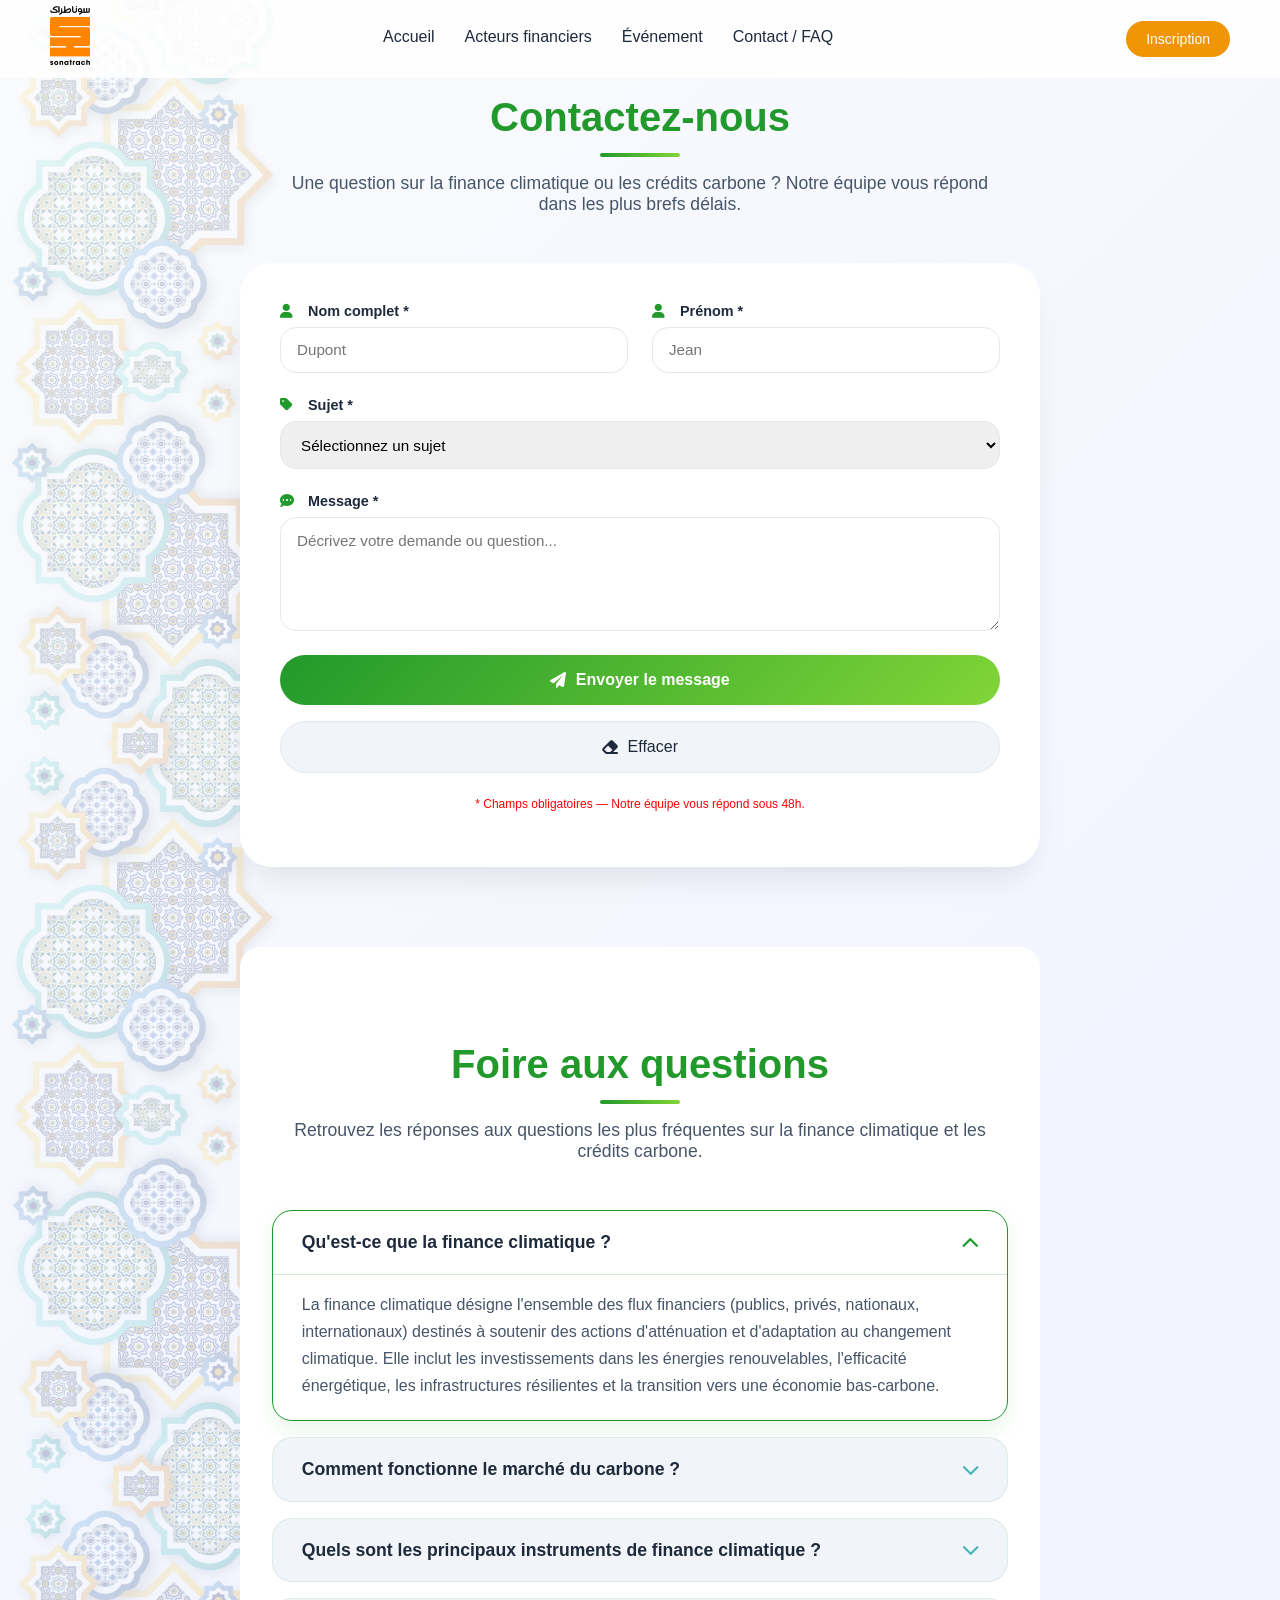
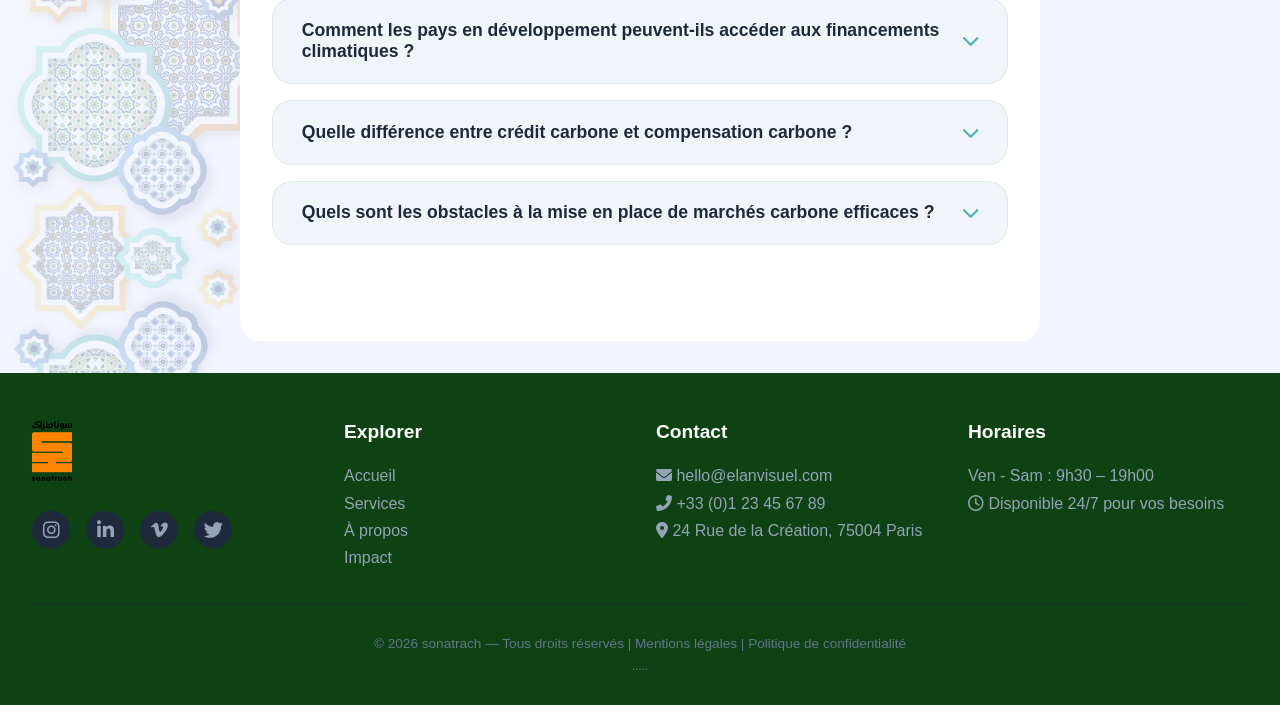
==== F&Q.html @ e50af95a "Add files via upload" ====
<!DOCTYPE html>
<html lang="fr">
<head>
    <meta charset="UTF-8">
    <meta name="viewport" content="width=device-width, initial-scale=1.0">
    <title>Contact & FAQ - Finance Climatique</title>
    <!-- Font Awesome 6 -->
    <link rel="stylesheet" href="https://cdnjs.cloudflare.com/ajax/libs/font-awesome/6.0.0-beta3/css/all.min.css">
    <!-- Lien vers le CSS externe -->
    <link rel="stylesheet" href="F&Q.css">
</head>
<body>
<!-- BARRE DE NAVIGATION (nav bar) -->
<nav class="navbar">
  
    
    <div class="logo"><a href="index.html">
         <img src="/image/sonatrach.png" alt="SONATRACH PPC Logo" width=40px></a></div>

    <ul class="nav-links" >
        <li class="nav-item"><a style="color: var(--gris-fonce);" href="index.html">Accueil</a></li>
        <li class="nav-item"><a style="color: var(--gris-fonce);" href="test.html">Acteurs financiers</a></li>
        <!-- <li class="nav-item"><a style="color: var(--gris-fonce);" href="index.html">Projets</a></li> -->
        <li class="nav-item"><a style="color: var(--gris-fonce);" href="inscreption.html">Événement</a></li>
        <li class="nav-item"><a style="color: var(--gris-fonce);" href="F&Q.html">Contact / FAQ</a></li>
    </ul>
    <!-- Bouton inscription -->
    
    <button class="btn-inscription">
        <a href="inscreption.html#inscription">Inscription</a>
    </button>



</nav>
    <!-- SECTION CONTACT -->
   <!-- SECTION CONTACT -->
<section id="contact" class="section contact-section">
    <h2 class="section-title">Contactez-nous</h2>
    <div class="section-sub">
        Une question sur la finance climatique ou les crédits carbone ? Notre équipe vous répond dans les plus brefs délais.
    </div>

    <div class="contact-container">
        <!-- Formulaire de contact -->
        <form id="contactForm" class="contact-form">
            <div class="form-row">
                <div class="form-group">
                    <label for="contact_nom"><i class="fas fa-user"></i> Nom complet *</label>
                    <input type="text" id="contact_nom" name="nom" placeholder="Dupont" required>
                </div>
                <div class="form-group">
                    <label for="contact_prenom"><i class="fas fa-user"></i> Prénom *</label>
                    <input type="text" id="contact_prenom" name="prenom" placeholder="Jean" required>
                </div>
            </div>

            
            <div class="form-group full-width">
                <label for="contact_sujet"><i class="fas fa-tag"></i> Sujet *</label>
                <select id="contact_sujet" name="sujet" required>
                    <option value="">Sélectionnez un sujet</option>
                    <option value="finance_climatique">Finance climatique</option>
                    <option value="credit_carbone">Crédit carbone</option>
                    <option value="marche_carbone">Marché carbone</option>
                    <option value="inscription">Inscription au workshop</option>
                    <option value="autre">Autre question</option>
                </select>
            </div>

            <div class="form-group full-width">
                <label for="contact_message"><i class="fas fa-comment-dots"></i> Message *</label>
                <textarea id="contact_message" name="message" rows="5" placeholder="Décrivez votre demande ou question..." required></textarea>
            </div>

            <div class="form-group full-width btn-group">
                <button type="submit" class="btn-submit">
                    <i class="fas fa-paper-plane"></i> Envoyer le message
                </button>
                <button type="reset" class="btn-reset">
                    <i class="fas fa-eraser"></i> Effacer
                </button>
            </div>

            <p class="form-notice" style="color: red;">* Champs obligatoires — Notre équipe vous répond sous 48h.</p>
            <div id="contactMessageStatus" class="status-message"></div>
        </form>
    </div>
</section>

    

    <!-- SECTION FAQ -->
    <section id="faq" class="section faq-section">
        <h2 class="section-title">Foire aux questions</h2>
        <div class="section-sub">
            Retrouvez les réponses aux questions les plus fréquentes sur la finance climatique et les crédits carbone.
        </div>

        <div class="faq-container">
            <!-- FAQ Item 1 -->
            <div class="faq-item">
                <div class="faq-question">
                    <span>Qu'est-ce que la finance climatique ?</span>
                    <i class="fas fa-chevron-down"></i>
                </div>
                <div class="faq-answer">
                    <p>La finance climatique désigne l'ensemble des flux financiers (publics, privés, nationaux, internationaux) destinés à soutenir des actions d'atténuation et d'adaptation au changement climatique. Elle inclut les investissements dans les énergies renouvelables, l'efficacité énergétique, les infrastructures résilientes et la transition vers une économie bas-carbone.</p>
                </div>
            </div>

            <!-- FAQ Item 2 -->
            <div class="faq-item">
                <div class="faq-question">
                    <span>Comment fonctionne le marché du carbone ?</span>
                    <i class="fas fa-chevron-down"></i>
                </div>
                <div class="faq-answer">
                    <p>Le marché du carbone est un système d'échange de quotas d'émission de CO₂. Il repose sur le principe "pollueur-payeur" : les entreprises reçoivent ou achètent des droits à émettre du carbone. Si elles émettent moins que leur quota, elles peuvent vendre leurs crédits excédentaires à d'autres entreprises qui dépassent leurs limites. Cela crée une incitation financière à réduire les émissions.</p>
                </div>
            </div>

            <!-- FAQ Item 3 -->
            <!-- <div class="faq-item">
                <div class="faq-question">
                    <span>Qu'est-ce que l'Article 6 de l'Accord de Paris ?</span>
                    <i class="fas fa-chevron-down"></i>
                </div>
                <div class="faq-answer">
                    <p>L'Article 6 de l'Accord de Paris établit un cadre pour la coopération internationale en matière de réduction des émissions. Il permet aux pays de transférer des crédits carbone (résultats de réduction d'émissions) entre eux via des mécanismes de marché. Cela favorise des solutions plus économiques et encourage les investissements dans des projets bas-carbone à l'échelle mondiale.</p>
                </div>
            </div> -->

            <!-- FAQ Item 4 -->
            <div class="faq-item">
                <div class="faq-question">
                    <span>Quels sont les principaux instruments de finance climatique ?</span>
                    <i class="fas fa-chevron-down"></i>
                </div>
                <div class="faq-answer">
                    <p>Les principaux instruments incluent : les obligations vertes (green bonds), les fonds d'investissement climatique, les prêts à taux préférentiels pour projets verts, les subventions directes, les mécanismes de partage de risques, et les crédits carbone. Les banques de développement et les institutions internationales comme le Fonds Vert pour le Climat jouent un rôle clé.</p>
                </div>
            </div>

            <!-- FAQ Item 5 -->
            <div class="faq-item">
                <div class="faq-question">
                    <span>Comment les pays en développement peuvent-ils accéder aux financements climatiques ?</span>
                    <i class="fas fa-chevron-down"></i>
                </div>
                <div class="faq-answer">
                    <p>Les pays en développement peuvent accéder aux financements via le Fonds Vert pour le Climat, le Fonds pour l'Environnement Mondial, l'Adaptation Fund, ou des mécanismes bilatéraux. Ils doivent généralement soumettre des plans d'investissement et des projets répondant à des critères stricts de durabilité, de transparence et d'impact climatique mesurable.</p>
                </div>
            </div>

            <!-- FAQ Item 6 -->
            <div class="faq-item">
                <div class="faq-question">
                    <span>Quelle différence entre crédit carbone et compensation carbone ?</span>
                    <i class="fas fa-chevron-down"></i>
                </div>
                <div class="faq-answer">
                    <p>Un crédit carbone représente une tonne de CO₂ évitée ou séquestrée. La compensation carbone est l'action d'acheter ces crédits pour neutraliser ses propres émissions. En pratique, une entreprise calcule son empreinte carbone, puis achète des crédits certifiés pour financer des projets de réduction d'émissions ailleurs (reforestation, énergies renouvelables, etc.).</p>
                </div>
            </div>

            <!-- FAQ Item 7 -->
            <div class="faq-item">
                <div class="faq-question">
                    <span>Quels sont les obstacles à la mise en place de marchés carbone efficaces ?</span>
                    <i class="fas fa-chevron-down"></i>
                </div>
                <div class="faq-answer">
                    <p>Les principaux obstacles incluent : le manque de standards internationaux harmonisés, les risques de double comptage des réductions d'émissions, la faiblesse des systèmes de mesure et de vérification dans certains pays, les coûts de transaction élevés, et la difficulté à garantir l'additionnalité (le projet doit réellement réduire les émissions par rapport à un scénario sans projet).</p>
                </div>
            </div>
        </div>
    </section>

    <!-- Message de succès caché pour le formulaire -->
    <div id="successModal" class="modal">
        <div class="modal-content">
            <i class="fas fa-check-circle" style="color: #21992B; font-size: 4rem;"></i>
            <h3>Message envoyé !</h3>
            <p>Merci pour votre message. Notre équipe vous répondra dans les plus brefs délais.</p>
            <button class="modal-close">Fermer</button>
        </div>
    </div>


  <footer class="footer" id="contact-footer">
    <div class="footer-container">
        <div class="footer-col">
         <div class="logo"><a href="/home">
         <img src="/image/sonatrach.png" alt="SONATRACH PPC Logo" width=40px></a></div>

            <div class="social-icons">
                <a href="#" aria-label="Instagram"><i class="fab fa-instagram"></i></a>
                <a href="#" aria-label="LinkedIn"><i class="fab fa-linkedin-in"></i></a>
                <a href="#" aria-label="Vimeo"><i class="fab fa-vimeo-v"></i></a>
                <a href="#" aria-label="Twitter"><i class="fab fa-twitter"></i></a>
            </div>
        </div>
        <div class="footer-col">
            <h4>Explorer</h4>
            <p><a href="#hero">Accueil</a></p>
            <p><a href="#services">Services</a></p>
            <p><a href="#apropos">À propos</a></p>
            <p><a href="#chiffres">Impact</a></p>
        </div>
        <div class="footer-col">
            <h4>Contact</h4>
            <p><i class="fas fa-envelope"></i> hello@elanvisuel.com</p>
            <p><i class="fas fa-phone-alt"></i> +33 (0)1 23 45 67 89</p>
            <p><i class="fas fa-map-marker-alt"></i> 24 Rue de la Création, 75004 Paris</p>
        </div>
        <div class="footer-col">
            <h4>Horaires</h4>
            <p>Ven - Sam : 9h30 – 19h00</p>
            
            <p><i class="far fa-clock"></i> Disponible 24/7 pour vos besoins</p>
        </div>
    </div>
    <div class="footer-bottom">
        <p>© 2026 sonatrach — Tous droits réservés | Mentions légales | Politique de confidentialité</p>
        <p style="margin-top: 0.5rem; font-size:0.75rem;">.....</p>
    </div>
</footer>

    <script >
        // ===== GESTION DU FORMULAIRE DE CONTACT =====
const contactForm = document.getElementById('contactForm');
const modal = document.getElementById('successModal');
const modalClose = document.querySelector('.modal-close');

// Fonction pour afficher le modal de succès
function showSuccessModal() {
    modal.classList.add('show');
}

// Fermer le modal
modalClose.addEventListener('click', () => {
    modal.classList.remove('show');
});

// Fermer le modal en cliquant en dehors
modal.addEventListener('click', (e) => {
    if (e.target === modal) {
        modal.classList.remove('show');
    }
});

// Gestionnaire d'envoi du formulaire
contactForm.addEventListener('submit', async (e) => {
    e.preventDefault();
    
    // Récupérer les données du formulaire
    const formData = new FormData(contactForm);
    const formObject = {};
    formData.forEach((value, key) => {
        formObject[key] = value;
    });
    
    // Validation supplémentaire
    if (!formObject.nom || !formObject.prenom || !formObject.email || !formObject.sujet || !formObject.message) {
        alert('Veuillez remplir tous les champs obligatoires.');
        return;
    }
    
    // Validation email
    const emailRegex = /^[^\s@]+@[^\s@]+\.[^\s@]+$/;
    if (!emailRegex.test(formObject.email)) {
        alert('Veuillez entrer une adresse email valide.');
        return;
    }
    
    // Simulation d'envoi (à remplacer par votre backend)
    // Dans un environnement réel, vous feriez un fetch vers votre serveur
    console.log('Données envoyées :', formObject);
    
    // Simuler un délai d'envoi
    const submitBtn = document.querySelector('#contactForm .btn-submit');
    const originalText = submitBtn.innerHTML;
    submitBtn.innerHTML = '<i class="fas fa-spinner fa-spin"></i> Envoi en cours...';
    submitBtn.disabled = true;
    
    setTimeout(() => {
        submitBtn.innerHTML = originalText;
        submitBtn.disabled = false;
        
        // Afficher le modal de succès
        showSuccessModal();
        
        // Réinitialiser le formulaire
        contactForm.reset();
    }, 1000);
    
    // Note : Pour une vraie intégration, remplacez le setTimeout par :
    /*
    try {
        const response = await fetch('/api/contact', {
            method: 'POST',
            headers: { 'Content-Type': 'application/json' },
            body: JSON.stringify(formObject)
        });
        if (response.ok) {
            showSuccessModal();
            contactForm.reset();
        }
    } catch (error) {
        alert('Erreur lors de l\'envoi. Veuillez réessayer.');
    }
    */
});

// ===== GESTION DE LA FAQ (ACCORDÉON) =====
const faqItems = document.querySelectorAll('.faq-item');

faqItems.forEach(item => {
    const question = item.querySelector('.faq-question');
    
    question.addEventListener('click', () => {
        // Fermer tous les autres items
        faqItems.forEach(otherItem => {
            if (otherItem !== item && otherItem.classList.contains('active')) {
                otherItem.classList.remove('active');
            }
        });
        
        // Basculer l'item actuel
        item.classList.toggle('active');
    });
});

// Ouvrir le premier item par défaut (optionnel)
if (faqItems.length > 0) {
    faqItems[0].classList.add('active');
}

// ===== ANIMATION AU SCROLL =====
// Observer pour ajouter des animations quand les éléments apparaissent
const observerOptions = {
    threshold: 0.1,
    rootMargin: '0px 0px -50px 0px'
};

const observer = new IntersectionObserver((entries) => {
    entries.forEach(entry => {
        if (entry.isIntersecting) {
            entry.target.style.opacity = '1';
            entry.target.style.transform = 'translateY(0)';
        }
    });
}, observerOptions);

// Appliquer l'animation aux cartes d'information et aux items FAQ
document.querySelectorAll('.info-card, .faq-item').forEach(el => {
    el.style.opacity = '0';
    el.style.transform = 'translateY(20px)';
    el.style.transition = 'opacity 0.5s ease, transform 0.5s ease';
    observer.observe(el);
});

// ===== RÉINITIALISATION DU FORMULAIRE =====
const resetBtn = document.querySelector('#contactForm .btn-reset');
resetBtn.addEventListener('click', () => {
    // Confirmation avant réinitialisation
    if (confirm('Êtes-vous sûr de vouloir effacer tous les champs ?')) {
        contactForm.reset();
    }
});

console.log('Site chargé - Charte couleurs: #21992B, #F9DC5D, #4CB7B2, #81D537');
    </script>
    
    <!-- // Optionnel : Ajout d'un effet au clic pour chaque icône
document.querySelectorAll('.icon').forEach(icon => {
    icon.addEventListener('click', () => {
        alert(icon.getAttribute('data-tooltip'));
    });
}); -->
</body>
</html>
---- F&Q.css ----
/* ===== CHARTE DE COULEURS ===== */
:root {
    --vert-fonce: #21992B;
    --jaune: #F9DC5D;
    --turquoise: #4CB7B2;
    --vert-clair: #81D537;
    --gris-fonce: #1e293b;
    --gris-clair: #f1f5f9;
}

/* ===== STYLES GÉNÉRAUX ===== */
* {
    margin: 0;
    padding: 0;
    box-sizing: border-box;
}

/* body {
    font-family: 'Segoe UI', Tahoma, Geneva, Verdana, sans-serif;
    background-color: #ffffff;
    color: var(--gris-fonce);
    line-height: 1.6;
} */
.btn-inscription a {
    color: white;
    text-decoration: none;
    /* padding: 8px 12px; */
    display: inline-block;
    transition: 0.3s;
}

.btn-inscription a:hover {
    color: #F9DC5D;
    border-bottom: 2px solid #F9DC5D;
}
.section {
    padding: 5rem 2rem;
    max-width: 1280px;
    margin: 0 auto;
}

.section-title {
    font-size: 2.5rem;
    font-weight: 700;
    text-align: center;
    margin-bottom: 1rem;
    margin-top: 15px;
    color: var(--vert-fonce);
    position: relative;
}

.section-title::after {
    content: '';
    display: block;
    width: 80px;
    height: 4px;
    background: linear-gradient(90deg, var(--vert-fonce), var(--vert-clair));
    margin: 0.8rem auto 0;
    border-radius: 2px;
}

.section-sub {
    text-align: center;
    max-width: 700px;
    margin: 0 auto 3rem auto;
    color: #475569;
    font-size: 1.1rem;
}

/* ===== SECTION CONTACT ===== */
.contact-section {
    background-image: linear-gradient(135deg, #f8fafc00 0%, #eef2ff00 60%);
    /* border-radius: 0 0 48px 48px; */
}

.contact-container {
    display: flex;
    flex-wrap: wrap;
    gap: 3rem;
    max-width: 1200px;
    margin: 0 auto;
}

.contact-form {
    flex: 2;
    background: white;
    padding: 2.5rem;
    border-radius: 32px;
    box-shadow: 0 20px 35px -12px rgba(0, 0, 0, 0.1);
}

.contact-info {
    flex: 1;
    display: flex;
    flex-direction: column;
    gap: 1.5rem;
}

.info-card {
    background: white;
    padding: 1.5rem;
    border-radius: 24px;
    text-align: center;
    transition: transform 0.3s, box-shadow 0.3s;
    box-shadow: 0 4px 12px rgba(0, 0, 0, 0.05);
}

.info-card:hover {
    transform: translateY(-5px);
    box-shadow: 0 12px 24px rgba(33, 153, 43, 0.15);
    border-left: 4px solid var(--vert-fonce);
}

.info-card i {
    font-size: 2.5rem;
    color: var(--turquoise);
    margin-bottom: 1rem;
}

.info-card h3 {
    font-size: 1.2rem;
    margin-bottom: 0.5rem;
    color: var(--vert-fonce);
}

.info-card p {
    color: #475569;
}

/* ===== FORMULAIRES ===== */
.form-row {
    display: grid;
    grid-template-columns: 1fr 1fr;
    gap: 1.5rem;
    margin-bottom: 1.5rem;
}

.form-group {
    display: flex;
    flex-direction: column;
    gap: 0.5rem;
}

.full-width {
    grid-column: span 2;
    margin-bottom: 1.5rem;
}

.form-group label {
    font-weight: 600;
    color: var(--gris-fonce);
    font-size: 0.9rem;
}

.form-group label i {
    color: var(--vert-fonce);
    width: 1.5rem;
}

.form-group input,
.form-group select,
.form-group textarea {
    padding: 0.85rem 1rem;
    border: 1.5px solid #e2e8f0;
    border-radius: 16px;
    font-size: 0.95rem;
    font-family: inherit;
    transition: all 0.2s;
}

.form-group input:focus,
.form-group select:focus,
.form-group textarea:focus {
    outline: none;
    border-color: var(--turquoise);
    box-shadow: 0 0 0 3px rgba(76, 183, 178, 0.2);
}

.checkbox-label {
    display: flex;
    align-items: center;
    gap: 0.75rem;
    cursor: pointer;
    font-weight: normal !important;
}

.checkbox-label input {
    width: 1.2rem;
    height: 1.2rem;
    accent-color: var(--vert-fonce);
}

.btn-group {
    display: flex;
    gap: 1rem;
    flex-wrap: wrap;
}

.btn-submit {
    background: linear-gradient(135deg, var(--vert-fonce), var(--vert-clair));
    color: white;
    border: none;
    padding: 1rem 2rem;
    border-radius: 40px;
    font-size: 1rem;
    font-weight: 600;
    cursor: pointer;
    transition: all 0.2s;
    display: inline-flex;
    align-items: center;
    gap: 0.6rem;
    flex: 2;
    justify-content: center;
}

.btn-submit:hover {
    transform: translateY(-2px);
    box-shadow: 0 10px 20px -5px rgba(33, 153, 43, 0.4);
}

.btn-reset {
    background: var(--gris-clair);
    color: var(--gris-fonce);
    border: 1px solid #e2e8f0;
    padding: 1rem 2rem;
    border-radius: 40px;
    font-size: 1rem;
    font-weight: 500;
    cursor: pointer;
    transition: all 0.2s;
    display: inline-flex;
    align-items: center;
    gap: 0.6rem;
    flex: 1;
    justify-content: center;
}

.btn-reset:hover {
    background: #e2e8f0;
}

.form-notice {
    font-size: 0.75rem;
    color: #94a3b8;
    text-align: center;
    margin-top: 1rem;
}

.status-message {
    margin-top: 1rem;
    text-align: center;
    font-size: 0.9rem;
}
/* ===== SECTION CONTACT ===== */


/* Barre d'informations horizontale (compacte et élégante) */
.contact-bar {
    display: flex;
    flex-wrap: wrap;
    justify-content: space-between;
    background: white;
    border-radius: 60px;
    padding: 0.5rem 2rem;
    margin-bottom: 3rem;
    box-shadow: 0 4px 20px rgba(0, 0, 0, 0.05);
    border: 1px solid rgba(33, 153, 43, 0.1);
}

.contact-bar-item {
    display: flex;
    align-items: center;
    gap: 1rem;
    padding: 1rem 1rem;
    transition: all 0.2s;
}

.contact-bar-item i {
    font-size: 1.6rem;
    color: var(--turquoise);
    transition: color 0.2s;
}

.contact-bar-item:hover i {
    color: var(--vert-fonce);
}

.contact-bar-item div {
    display: flex;
    flex-direction: column;
}

.contact-bar-label {
    font-size: 0.7rem;
    text-transform: uppercase;
    letter-spacing: 1px;
    font-weight: 600;
    color: #94a3b8;
}

.contact-bar-value {
    font-size: 0.9rem;
    font-weight: 500;
    color: var(--gris-fonce);
}

.contact-container {
    display: flex;
    justify-content: center;
    max-width: 800px;
    margin: 0 auto;
}

.contact-form {
    flex: 1;
    background: white;
    padding: 2.5rem;
    border-radius: 32px;
    box-shadow: 0 20px 35px -12px rgba(0, 0, 0, 0.1);
}

/* Responsive pour la barre horizontale */
@media (max-width: 900px) {
    .contact-bar {
        flex-direction: column;
        border-radius: 28px;
        padding: 0.5rem 1.5rem;
    }
    
    .contact-bar-item {
        padding: 0.8rem 0;
        border-bottom: 1px solid #eef2ff;
    }
    
    .contact-bar-item:last-child {
        border-bottom: none;
    }
}

@media (max-width: 768px) {
    .contact-bar {
        border-radius: 20px;
    }
    
    .contact-bar-item {
        gap: 0.8rem;
    }
    
    .contact-bar-item i {
        font-size: 1.3rem;
    }
    
    .contact-bar-value {
        font-size: 0.8rem;
    }
}

/* ===== SECTION FAQ ===== */
.faq-section {
    background: white;
        max-width: 800px;
        border-radius: 20px;
}

.faq-container {
    max-width: 900px;
    margin: 0 auto;
}

.faq-item {
    background: var(--gris-clair);
    border-radius: 20px;
    margin-bottom: 1rem;
    overflow: hidden;
    transition: all 0.3s;
    border: 1px solid rgba(33, 153, 43, 0.1);
}

.faq-item.active {
    background: white;
    box-shadow: 0 8px 20px rgba(33, 153, 43, 0.1);
    border-color: var(--vert-fonce);
}

.faq-question {
    display: flex;
    justify-content: space-between;
    align-items: center;
    padding: 1.3rem 1.8rem;
    cursor: pointer;
    font-weight: 600;
    font-size: 1.1rem;
    color: var(--gris-fonce);
    transition: all 0.2s;
}

.faq-question:hover {
    background: rgba(33, 153, 43, 0.05);
}

.faq-question i {
    color: var(--turquoise);
    transition: transform 0.3s;
}

.faq-item.active .faq-question i {
    transform: rotate(180deg);
    color: var(--vert-fonce);
}

.faq-answer {
    max-height: 0;
    padding: 0 1.8rem;
    overflow: hidden;
    transition: max-height 0.3s ease-out;
    color: #475569;
    line-height: 1.7;
    border-top: 0px solid transparent;
}

.faq-item.active .faq-answer {
    max-height: 300px;
    padding: 0 1.8rem 1.3rem 1.8rem;
    border-top: 1px solid rgba(33, 153, 43, 0.2);
}

.faq-answer p {
    margin-top: 1rem;
}

/* ===== MODAL ===== */
.modal {
    display: none;
    position: fixed;
    top: 0;
    left: 0;
    width: 100%;
    height: 100%;
    background: rgba(0, 0, 0, 0.5);
    justify-content: center;
    align-items: center;
    z-index: 1000;
}

.modal.show {
    display: flex;
}

.modal-content {
    background: white;
    padding: 2.5rem;
    border-radius: 32px;
    text-align: center;
    max-width: 400px;
    animation: fadeInUp 0.3s ease;
}

.modal-content i {
    margin-bottom: 1rem;
}

.modal-content h3 {
    color: var(--vert-fonce);
    margin-bottom: 0.8rem;
}

.modal-content p {
    color: #475569;
    margin-bottom: 1.5rem;
}

.modal-close {
    background: var(--vert-fonce);
    color: white;
    border: none;
    padding: 0.7rem 1.8rem;
    border-radius: 40px;
    font-size: 1rem;
    cursor: pointer;
    transition: all 0.2s;
}

.modal-close:hover {
    background: var(--turquoise);
}

@keyframes fadeInUp {
    from {
        opacity: 0;
        transform: translateY(30px);
    }
    to {
        opacity: 1;
        transform: translateY(0);
    }
}

/* ===== RESPONSIVE ===== */
@media (max-width: 768px) {
    .section {
        padding: 3rem 1.5rem;
    }
    
    .section-title {
        font-size: 1.8rem;
    }
    
    .contact-container {
        flex-direction: column;
    }
    
    .form-row {
        grid-template-columns: 1fr;
        gap: 1rem;
    }
    
    .full-width {
        grid-column: span 1;
    }
    
    .btn-group {
        flex-direction: column;
    }
    
    .btn-submit, .btn-reset {
        width: 100%;
    }
    
    .faq-question {
        font-size: 0.95rem;
        padding: 1rem 1.2rem;
    }
    
    .faq-item.active .faq-answer {
        padding: 0 1.2rem 1rem 1.2rem;
    }
}
/*gpt*/
body {
    
    background-image: linear-gradient(135deg, #f8fafccf 0%, #eef2ffc0 60%),url(image/Desktop\ -\ 1\ \(1\).png);
       background-repeat: no-repeat; 
    color: #333;
    text-align: left;
    margin: 0;
    font-family: 'Poppins', sans-serif;

}

h1 {
    color: #21992B;
    margin-bottom: 2rem;
}

.map-container {
    position: relative;
    display: inline-block;
    max-width: 800px;
    width: 100%;
}

.map {
    width: 100%;
    height: auto;
    display: block;
}

.icon {
    position: absolute;
    width: 30px;
    height: 30px;
    background-size: contain;
    background-repeat: no-repeat;
    cursor: pointer;
}

.solar { background-image: url('icons/solar.png'); }
.wind { background-image: url('icons/wind.png'); }
.dam { background-image: url('icons/dam.png'); }
.bank { background-image: url('icons/bank.png'); }
.water { background-image: url('icons/water.png'); }
.flood { background-image: url('icons/flood.png'); }
.agriculture { background-image: url('icons/agriculture.png'); }
.fund { background-image: url('icons/fund.png'); }
.greenbond { background-image: url('icons/greenbond.png'); }
.carbon { background-image: url('icons/carbon.png'); }
.subsidy { background-image: url('icons/subsidy.png'); }

/* Tooltip */
.icon::after {
    content: attr(data-tooltip);
    position: absolute;
    bottom: 125%;
    left: 50%;
    transform: translateX(-50%);
    background: #4CB7B2;
    color: #fff;
    padding: 5px 8px;
    border-radius: 5px;
    font-size: 0.8rem;
    white-space: nowrap;
    opacity: 0;
    pointer-events: none;
    transition: opacity 0.2s;
}

.icon:hover::after {
    opacity: 1;
}

/******NAVBAR******/
/* NAVBAR */
.navbar {
    display: flex;
    justify-content: space-between;
    align-items: center;
    padding: 6px 50px;
    z-index: 1000;
    position: absolute;
    top: 0;
    left: 0;
    width: 100%;
    background: rgba(255, 255, 255, 0.879); 
}

/* LOGO */
.logo {
    font-family: 'Playfair Display', serif;
    font-size: 26px;
    color: white;
    letter-spacing: 2px;
}

/* MENU */
/* .nav-links {
    list-style: none;
    display: flex;
    gap: 30px;
} */

/* ITEMS */
/* .nav-item {
    color: #222060;
    cursor: pointer;
    font-size: 16px;
    position: relative;
    transition: 0.3s ease;
} */

/* Ligne animée sous le texte */
/* .nav-item::after {
    content: "";
    position: absolute;
    width: 0%;
    height: 2px;
    bottom: -5px;
    left: 0;
    background-color: #F09604;
    transition: 0.3s;
} */

/* .nav-item:hover::after {
    width: 100%;
}
    /* BOUTON INSCRIPTION */
/* .btn-inscription {
    background-color: #F09604;
    color: white;
    border: none;
    padding: 10px 20px;
    border-radius: 25px;
    font-size: 14px;
    cursor: pointer;
    font-weight: 500;
    transition: all 0.3s ease;
}  */

.nav-links {
    list-style: none;
    display: flex;
    gap: 30px;
}

/* ITEM container */
.nav-item {
    position: relative;
}

/* LIEN */
.nav-item a {
    color: whitesmoke;
    text-decoration: none;
    font-size: 16px;
    display: inline-block;
    position: relative;
    padding-bottom: 5px;
    transition: color 0.3s ease;
}

/* Ligne animée */
.nav-item a::after {
    content: "";
    position: absolute;
    width: 0%;
    height: 2px;
    bottom: 0;
    left: 0;
    background-color: #F09604;
    transition: width 0.3s ease;
}

/* Hover */
.nav-item a:hover::after {
    width: 100%;
}

.nav-item a:hover {
    color: #F9DC5D;
}

    /* BOUTON INSCRIPTION */
.btn-inscription {
    background-color: #F09604;
    color: white;
    border: none;
    padding: 10px 20px;
    border-radius: 25px;
    font-size: 14px;
    cursor: pointer;
    font-weight: 500;
    transition: all 0.3s ease;
}

/* Hover bouton */
.btn-inscription:hover {
    background-color: transparent;
    color: #F09604;
    border: 2px solid #F09604;
    transform: scale(1.05);
}   

 /* --- FOOTER --- */
        .footer {
            background-color: #0e4212;
            color: #cbd5e1;
            padding: 3rem 2rem 2rem;
            margin-top: 2rem;
        }

        .footer-container {
            max-width: 1280px;
            margin: 0 auto;
            display: flex;
            flex-wrap: wrap;
            justify-content: space-between;
            gap: 2rem;
        }

        .footer-col {
            flex: 1;
            min-width: 180px;
        }

        .footer-col h4 {
            color: white;
            font-size: 1.2rem;
            margin-bottom: 1.2rem;
            font-weight: 600;
        }

        .footer-col p, .footer-col a {
            color: #94a3b8;
            text-decoration: none;
            line-height: 1.7;
            transition: 0.2s;
        }

        .footer-col a:hover {
            color: white;
        }

        .social-icons {
            display: flex;
            gap: 1rem;
            margin-top: 1rem;
        }

        .social-icons a {
            background: #1e293b;
            width: 38px;
            height: 38px;
            display: inline-flex;
            align-items: center;
            justify-content: center;
            border-radius: 60px;
            font-size: 1.2rem;
            transition: 0.2s;
        }

        .social-icons a:hover {
            background: #3b82f6;
            transform: translateY(-3px);
        }

        .footer-bottom {
            text-align: center;
            padding-top: 2rem;
            border-top: 1px solid #1e293b;
            margin-top: 2rem;
            font-size: 0.85rem;
            color: #64748b;
        }

        /* responsive adjustments */
        @media (max-width: 768px) {
            .hero-overlay h1 {
                font-size: 2.5rem;
            }
            .section {
                padding: 3rem 1.5rem;
            }
            .grid-2cols {
                flex-direction: column;
            }
            .stats-group {
                flex-direction: column;
                gap: 1rem;
            }
            .testimonial-text {
                font-size: 1.1rem;
            }

        }
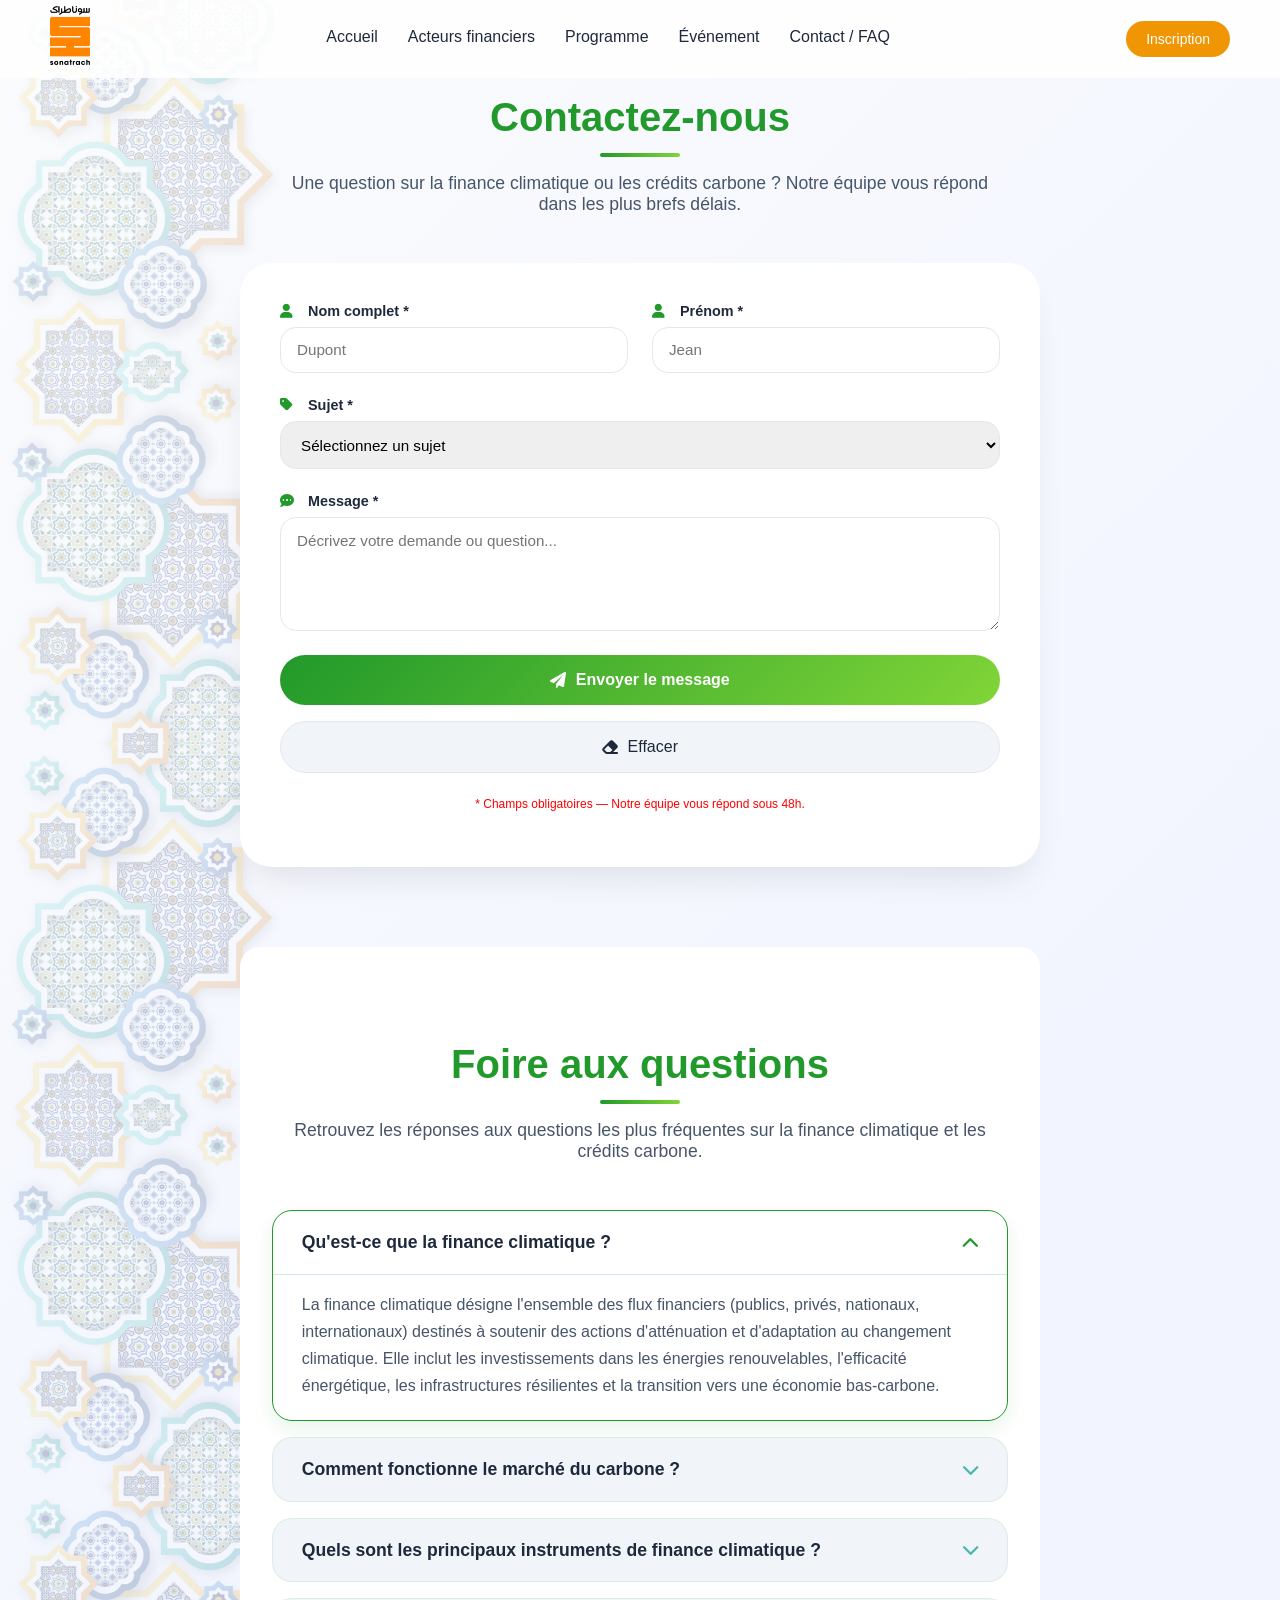
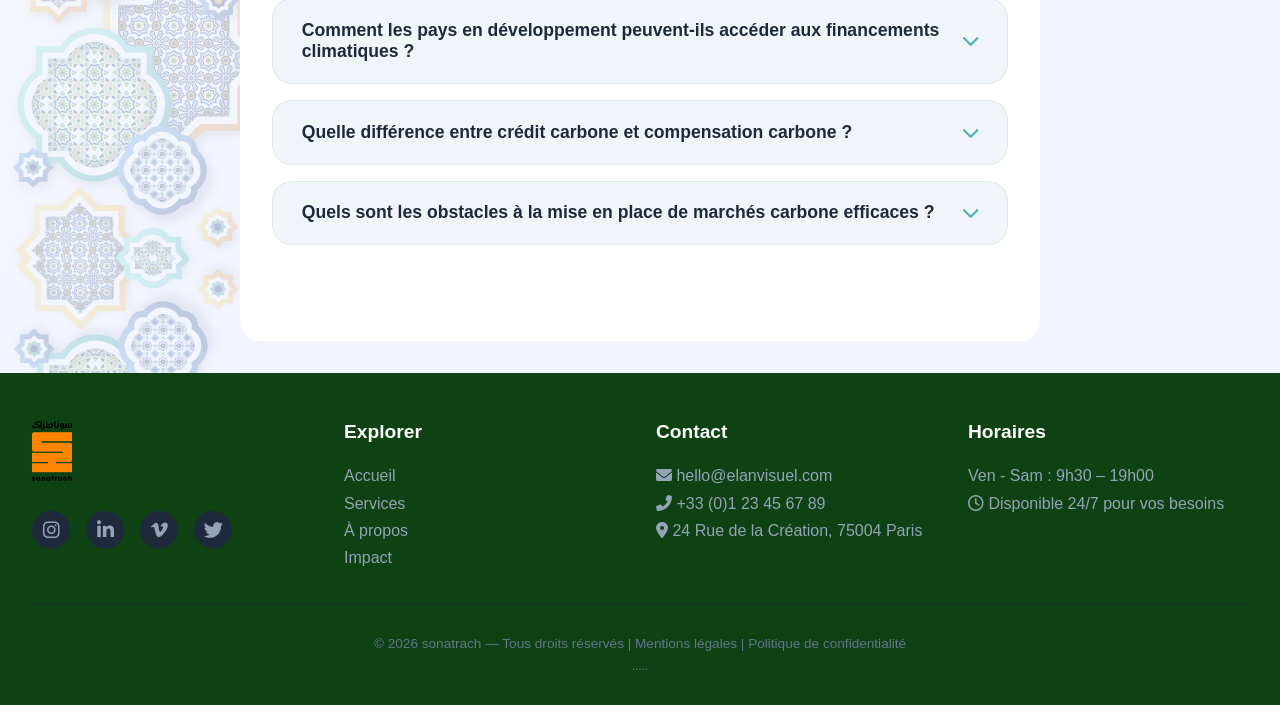
==== commit fbf79de6: "Update F&Q.html" ====
--- a/F&Q.html
+++ b/F&Q.html
@@ -20,7 +20,7 @@
     <ul class="nav-links" >
         <li class="nav-item"><a style="color: var(--gris-fonce);" href="index.html">Accueil</a></li>
         <li class="nav-item"><a style="color: var(--gris-fonce);" href="test.html">Acteurs financiers</a></li>
-        <!-- <li class="nav-item"><a style="color: var(--gris-fonce);" href="index.html">Projets</a></li> -->
+         <li class="nav-item"><a style="color: var(--gris-fonce);" href="inscreption.html#programme">Programme</a></li>
         <li class="nav-item"><a style="color: var(--gris-fonce);" href="inscreption.html">Événement</a></li>
         <li class="nav-item"><a style="color: var(--gris-fonce);" href="F&Q.html">Contact / FAQ</a></li>
     </ul>
@@ -382,4 +382,4 @@
 </body>
 </html>
 
- + 
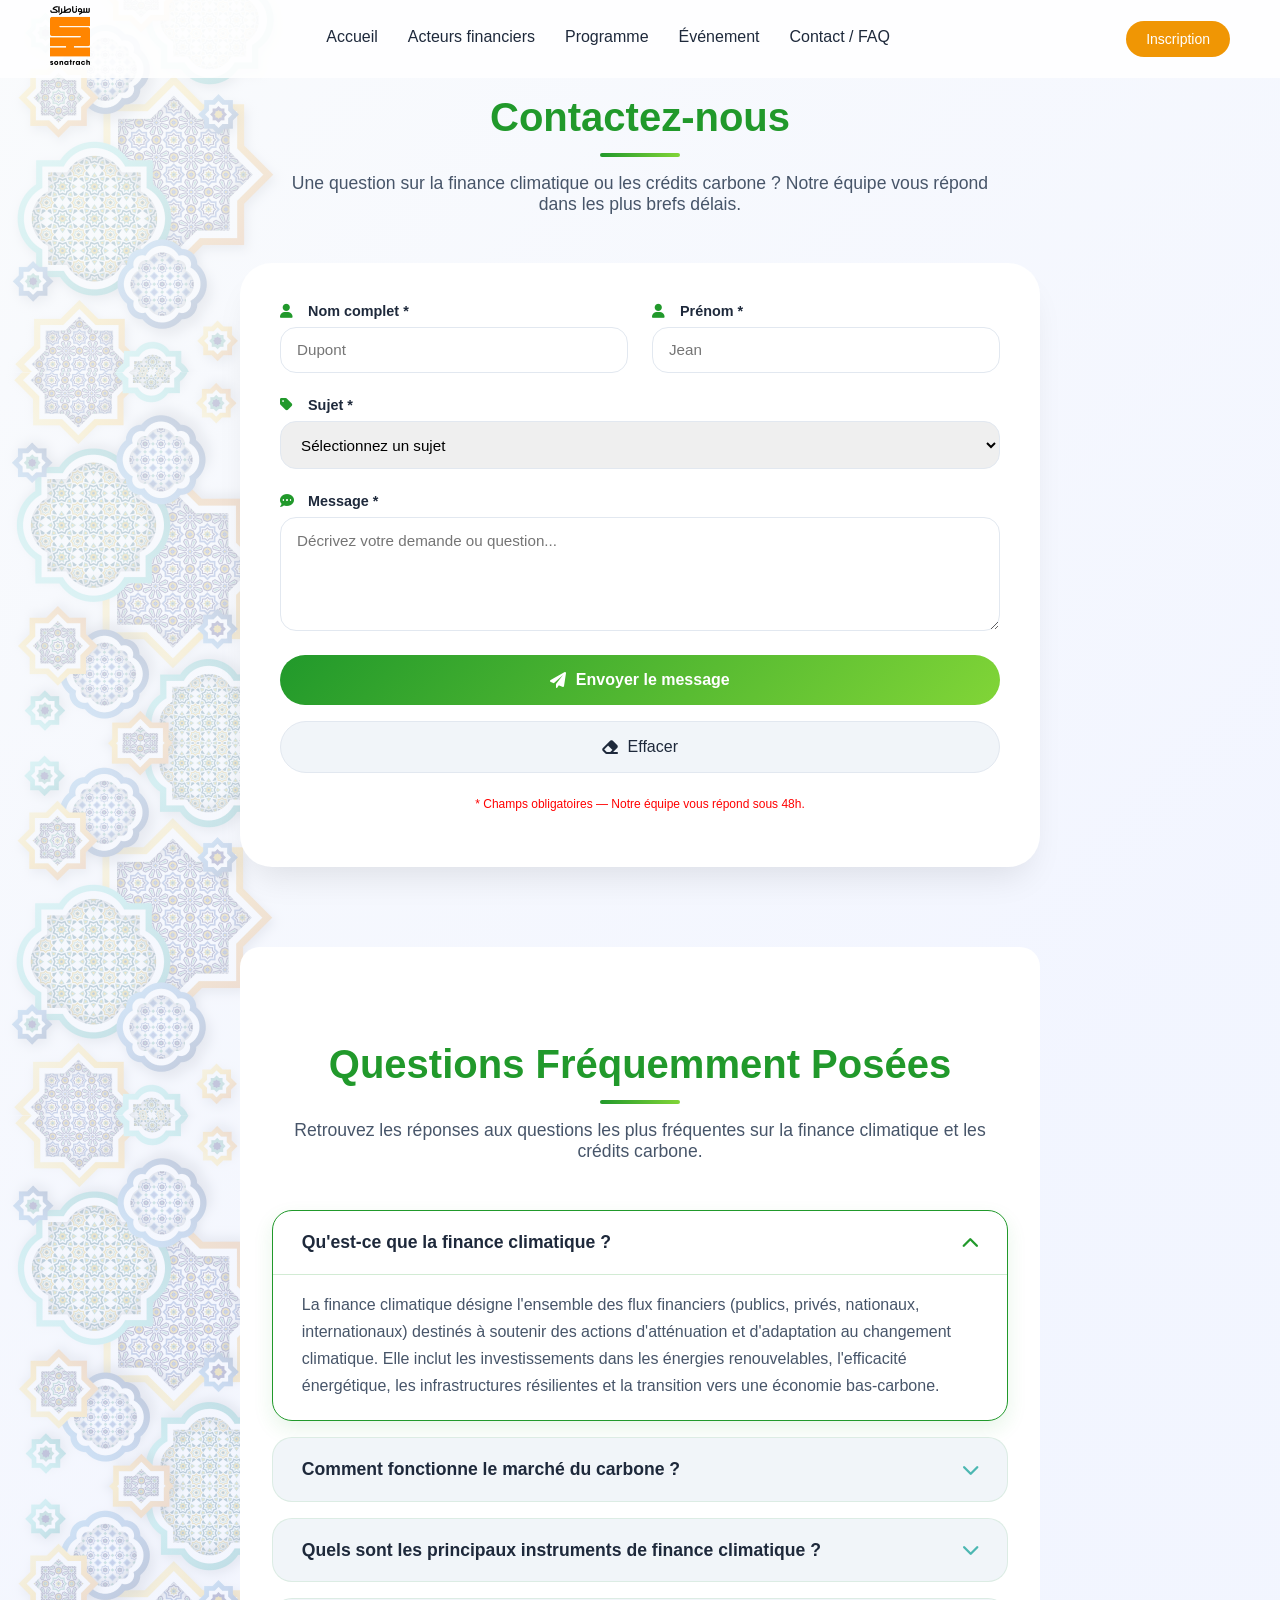
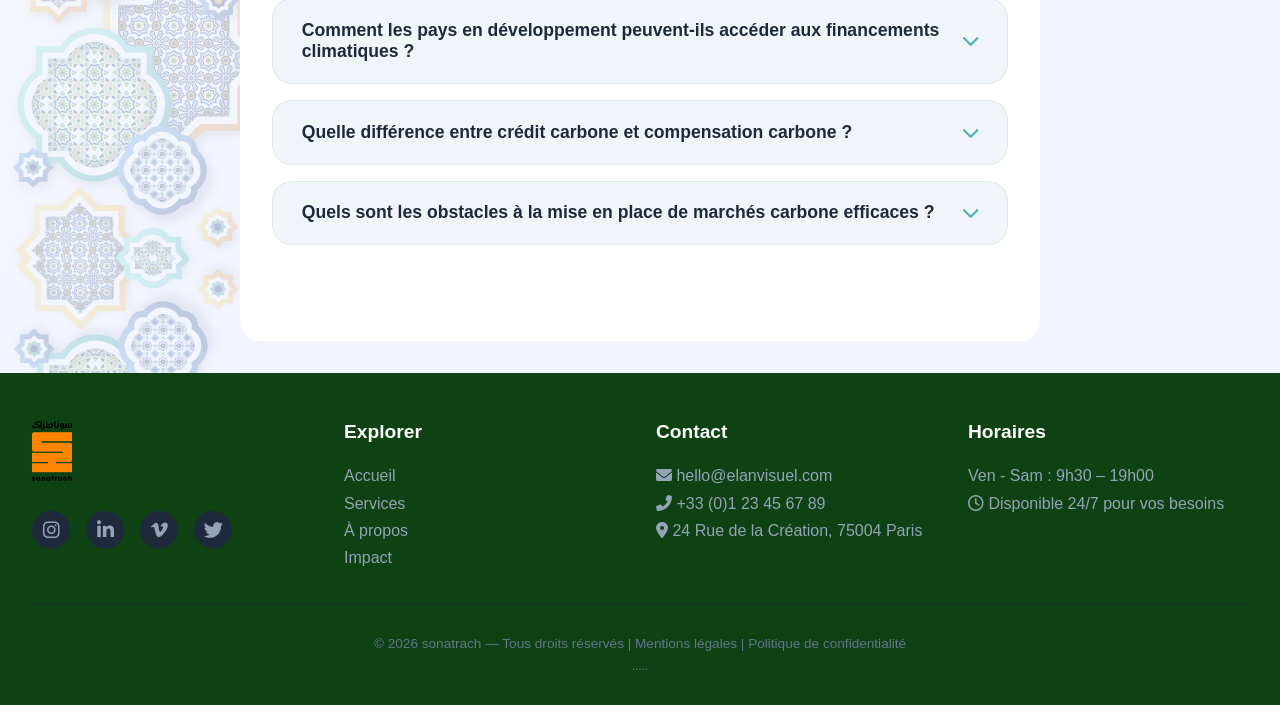
==== commit 139518cd: "Update F&Q.html" ====
--- a/F&Q.html
+++ b/F&Q.html
@@ -92,7 +92,7 @@
 
     <!-- SECTION FAQ -->
     <section id="faq" class="section faq-section">
-        <h2 class="section-title">Foire aux questions</h2>
+        <h2 class="section-title">Questions Fréquemment Posées</h2>
         <div class="section-sub">
             Retrouvez les réponses aux questions les plus fréquentes sur la finance climatique et les crédits carbone.
         </div>
